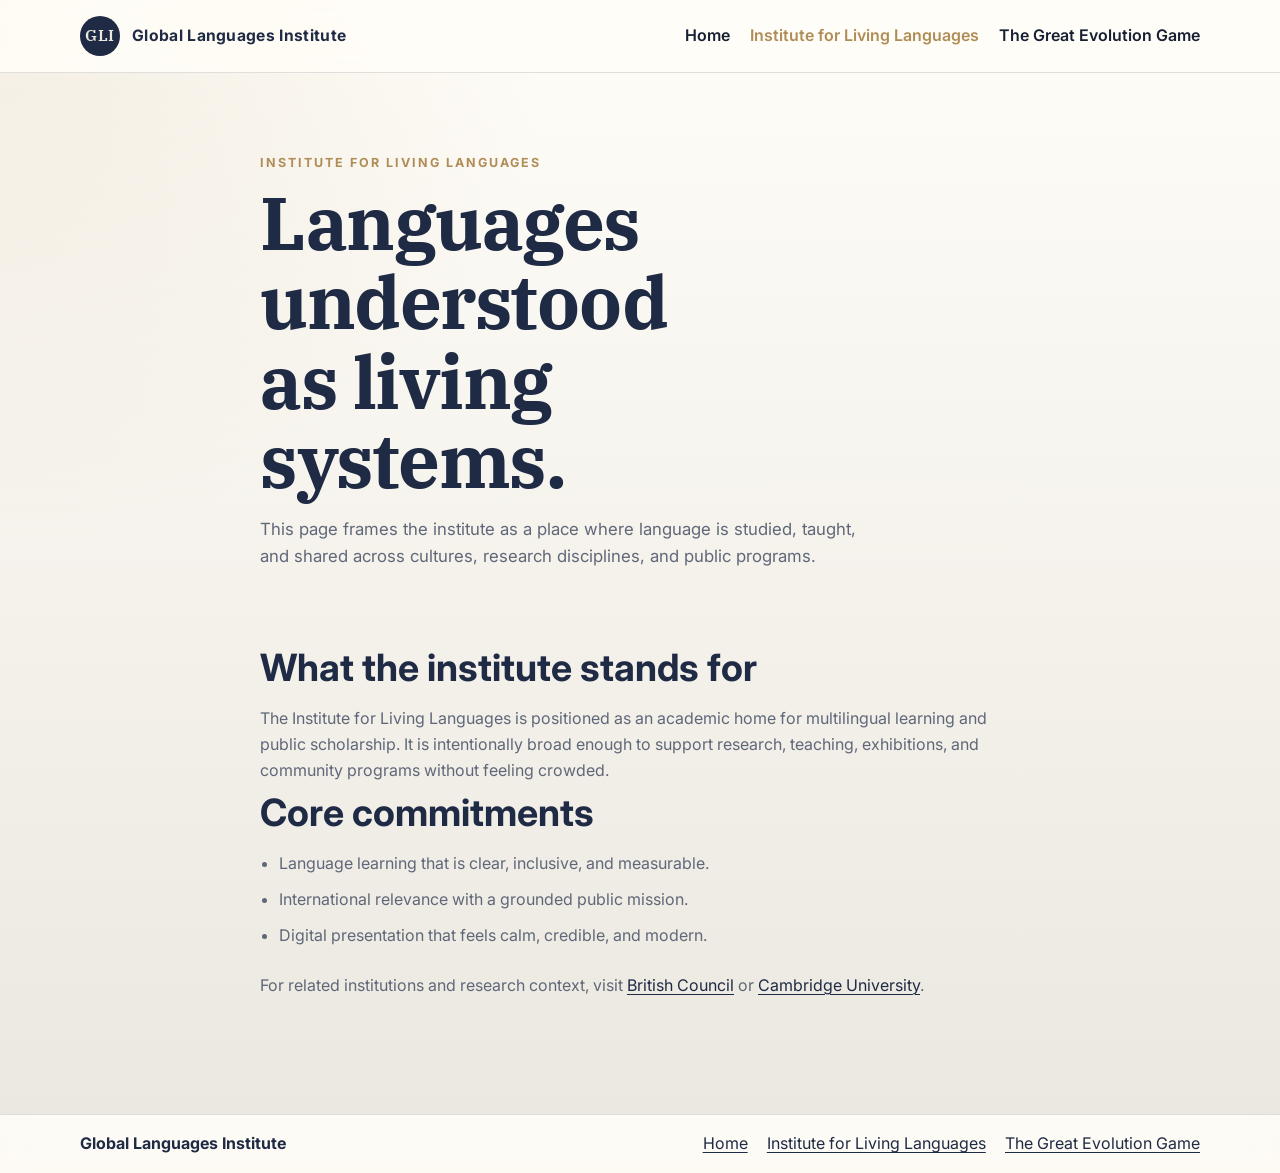
==== institute-for-living-languages/index.html @ 552a50bd "Initial site scaffold with three pages, responsive design, and GitHub Pages ready" ====
<!DOCTYPE html>
<html lang="en">
<head>
  <meta charset="UTF-8">
  <meta name="viewport" content="width=device-width, initial-scale=1.0">
  <title>Institute for Living Languages | Global Languages Institute</title>
  <meta name="description" content="Languages understood as living systems. A research-led institute for multilingual learning, public scholarship, and community programs.">
  <meta property="og:title" content="Institute for Living Languages">
  <meta property="og:description" content="A research-led institute for multilingual learning and public scholarship grounded in clarity, inclusion, and global relevance.">
  <meta property="og:type" content="website">
  <meta name="twitter:card" content="summary">
  <meta name="twitter:title" content="Institute for Living Languages">
  <link rel="icon" href="data:image/svg+xml,<svg xmlns='http://www.w3.org/2000/svg' viewBox='0 0 128 128'><rect fill='%231f2a44' width='128' height='128'/><text x='50%' y='50%' font-family='Georgia,serif' font-size='64' font-weight='600' fill='%23eae7df' text-anchor='middle' dominant-baseline='middle'>GLI</text></svg>">
  <link rel="preconnect" href="https://fonts.googleapis.com">
  <link rel="preconnect" href="https://fonts.gstatic.com" crossorigin>
  <link href="https://fonts.googleapis.com/css2?family=IBM+Plex+Serif:wght@400;500;600&family=Inter:wght@400;500;600;700&display=swap" rel="stylesheet">
  <link rel="stylesheet" href="../assets/css/styles.css">
  <script defer src="../assets/js/main.js"></script>
</head>
<body>
  <header class="site-header">
    <div class="container header-bar">
      <a class="brand" href="../" aria-label="Global Languages Institute home">
        <span class="brand-mark">GLI</span>
        <span class="brand-text">Global Languages Institute</span>
      </a>
      <button class="menu-toggle" type="button" aria-expanded="false" aria-controls="primary-navigation">
        Menu
      </button>
      <nav class="site-nav" id="primary-navigation" aria-label="Primary">
        <a class="nav-link" href="../">Home</a>
        <a class="nav-link active" href="../institute-for-living-languages/">Institute for Living Languages</a>
        <a class="nav-link" href="../the-great-evolution-game/">The Great Evolution Game</a>
      </nav>
    </div>
  </header>

  <main>
    <section class="page-hero">
      <div class="container narrow">
        <p class="eyebrow">Institute for Living Languages</p>
        <h1>Languages understood as living systems.</h1>
        <p class="lead">
          This page frames the institute as a place where language is studied, taught, and shared across cultures,
          research disciplines, and public programs.
        </p>
      </div>
    </section>

    <section class="section">
      <div class="container narrow prose">
        <h2>What the institute stands for</h2>
        <p>
          The Institute for Living Languages is positioned as an academic home for multilingual learning and public
          scholarship. It is intentionally broad enough to support research, teaching, exhibitions, and community
          programs without feeling crowded.
        </p>
        <h2>Core commitments</h2>
        <ul class="bullet-list">
          <li>Language learning that is clear, inclusive, and measurable.</li>
          <li>International relevance with a grounded public mission.</li>
          <li>Digital presentation that feels calm, credible, and modern.</li>
        </ul>
        <p>
          For related institutions and research context, visit <a href="https://www.britishcouncil.org" target="_blank" rel="noreferrer">British Council</a> or
          <a href="https://www.cam.ac.uk" target="_blank" rel="noreferrer">Cambridge University</a>.
        </p>
      </div>
    </section>
  </main>

  <footer class="site-footer">
    <div class="container footer-bar">
      <p>Global Languages Institute</p>
      <div class="footer-links">
        <a href="../">Home</a>
        <a href="../institute-for-living-languages/">Institute for Living Languages</a>
        <a href="../the-great-evolution-game/">The Great Evolution Game</a>
      </div>
    </div>
  </footer>
</body>
</html>
---- assets/css/styles.css ----
:root {
  --primary: #1f2a44;
  --secondary: #eae7df;
  --accent: #b08d57;
  --ink: #172033;
  --muted: #5f6778;
  --line: rgba(31, 42, 68, 0.14);
  --surface: #fffdf8;
  --shadow: 0 18px 40px rgba(31, 42, 68, 0.08);
}

* {
  box-sizing: border-box;
}

html {
  scroll-behavior: smooth;
}

body {
  margin: 0;
  color: var(--ink);
  background:
    radial-gradient(circle at top left, rgba(176, 141, 87, 0.12), transparent 32%),
    linear-gradient(180deg, #fffdf8 0%, var(--secondary) 100%);
  font-family: "Inter", system-ui, sans-serif;
  line-height: 1.6;
}

a {
  color: var(--primary);
  text-decoration-thickness: 0.08em;
  text-underline-offset: 0.16em;
}

a:hover {
  color: var(--accent);
}

img {
  max-width: 100%;
  display: block;
}

.container {
  width: min(1120px, calc(100% - 2rem));
  margin: 0 auto;
}

.narrow {
  width: min(760px, calc(100% - 2rem));
}

.site-header,
.site-footer {
  border-color: var(--line);
  background: rgba(255, 253, 248, 0.88);
  backdrop-filter: blur(10px);
}

.site-header {
  position: sticky;
  top: 0;
  z-index: 10;
  border-bottom: 1px solid var(--line);
}

.header-bar,
.footer-bar {
  display: flex;
  align-items: center;
  justify-content: space-between;
  gap: 1rem;
  padding: 1rem 0;
}

.brand {
  display: inline-flex;
  align-items: center;
  gap: 0.75rem;
  color: var(--primary);
  text-decoration: none;
}

.brand-mark {
  display: grid;
  place-items: center;
  width: 2.5rem;
  height: 2.5rem;
  border-radius: 999px;
  background: var(--primary);
  color: var(--secondary);
  font-family: "IBM Plex Serif", Georgia, serif;
  font-weight: 600;
  letter-spacing: 0.04em;
}

.brand-text {
  font-weight: 700;
  font-size: 0.98rem;
  letter-spacing: 0.02em;
}

.menu-toggle {
  display: inline-flex;
  align-items: center;
  justify-content: center;
  border: 1px solid var(--line);
  border-radius: 999px;
  padding: 0.7rem 1rem;
  background: var(--surface);
  color: var(--primary);
  font: inherit;
  font-weight: 600;
}

.site-nav {
  display: none;
  flex-direction: column;
  gap: 0.75rem;
  width: 100%;
  padding: 0 0 1rem;
}

.site-nav.is-open {
  display: flex;
}

.nav-link {
  color: var(--ink);
  text-decoration: none;
  font-weight: 600;
}

.nav-link.active,
.nav-link:hover {
  color: var(--accent);
}

.hero,
.page-hero {
  padding: 3rem 0 2rem;
}

.hero-grid {
  display: grid;
  gap: 1.5rem;
}

.hero-copy h1,
.page-hero h1,
.section-heading h2 {
  margin: 0;
  color: var(--primary);
  font-family: "IBM Plex Serif", Georgia, serif;
  line-height: 1.08;
  letter-spacing: -0.02em;
}

.hero-copy h1,
.page-hero h1 {
  font-size: clamp(2.5rem, 7vw, 4.6rem);
  max-width: 11ch;
}

.section-heading h2,
.prose h2 {
  font-size: clamp(1.6rem, 4vw, 2.35rem);
}

.lead {
  margin: 1rem 0 0;
  max-width: 56ch;
  font-size: 1.05rem;
  color: var(--muted);
}

.eyebrow,
.panel-label,
.card-kicker {
  margin: 0 0 0.6rem;
  color: var(--accent);
  text-transform: uppercase;
  letter-spacing: 0.16em;
  font-size: 0.78rem;
  font-weight: 700;
}

.hero-actions {
  display: flex;
  flex-wrap: wrap;
  gap: 0.85rem;
  margin-top: 1.5rem;
}

.button {
  display: inline-flex;
  align-items: center;
  justify-content: center;
  min-height: 3rem;
  padding: 0.75rem 1.2rem;
  border-radius: 999px;
  border: 1px solid transparent;
  text-decoration: none;
  font-weight: 700;
}

.button-primary {
  background: var(--primary);
  color: var(--secondary);
}

.button-secondary {
  border-color: var(--line);
  color: var(--primary);
  background: rgba(255, 255, 255, 0.54);
}

.hero-panel,
.content-card,
.info-item {
  border: 1px solid var(--line);
  border-radius: 1.35rem;
  background: rgba(255, 255, 255, 0.72);
  box-shadow: var(--shadow);
}

.hero-panel {
  padding: 1rem;
  display: grid;
  gap: 0.85rem;
}

.panel-card,
.content-card,
.info-item {
  padding: 1.1rem;
}

.accent-card {
  background: rgba(232, 231, 223, 0.78);
}

.section {
  padding: 2.25rem 0;
}

.section-muted {
  background: rgba(31, 42, 68, 0.04);
  border-top: 1px solid var(--line);
  border-bottom: 1px solid var(--line);
}

.section-heading {
  margin-bottom: 1rem;
}

.card-grid,
.info-grid {
  display: grid;
  gap: 1rem;
}

.content-card h3,
.info-item h3,
.prose h2 {
  margin: 0 0 0.5rem;
  color: var(--primary);
}

.content-card p,
.info-item p,
.prose p,
.panel-card p {
  margin: 0;
  color: var(--muted);
}

.content-card h3 {
  font-size: 1.25rem;
}

.text-link {
  display: inline-flex;
  margin-top: 1rem;
  font-weight: 700;
}

.prose {
  padding-bottom: 3rem;
}

.bullet-list {
  margin: 0 0 1.5rem;
  padding-left: 1.2rem;
  color: var(--muted);
}

.bullet-list li + li {
  margin-top: 0.65rem;
}

.site-footer {
  margin-top: 2rem;
  border-top: 1px solid var(--line);
}

.footer-bar {
  flex-direction: column;
  align-items: flex-start;
}

.footer-bar p {
  margin: 0;
  color: var(--primary);
  font-weight: 700;
}

.footer-links {
  display: flex;
  flex-wrap: wrap;
  gap: 0.9rem 1.2rem;
}

@media (min-width: 720px) {
  .menu-toggle {
    display: none;
  }

  .header-bar {
    align-items: center;
  }

  .site-nav {
    display: flex;
    flex-direction: row;
    align-items: center;
    gap: 1.25rem;
    width: auto;
    padding: 0;
  }

  .hero,
  .page-hero {
    padding-top: 5rem;
  }

  .hero-grid {
    grid-template-columns: minmax(0, 1.3fr) minmax(280px, 0.9fr);
    align-items: start;
  }

  .card-grid {
    grid-template-columns: repeat(3, minmax(0, 1fr));
  }

  .info-grid {
    grid-template-columns: minmax(0, 0.9fr) minmax(0, 1.1fr);
    align-items: start;
  }

  .footer-bar {
    flex-direction: row;
    align-items: center;
  }
}
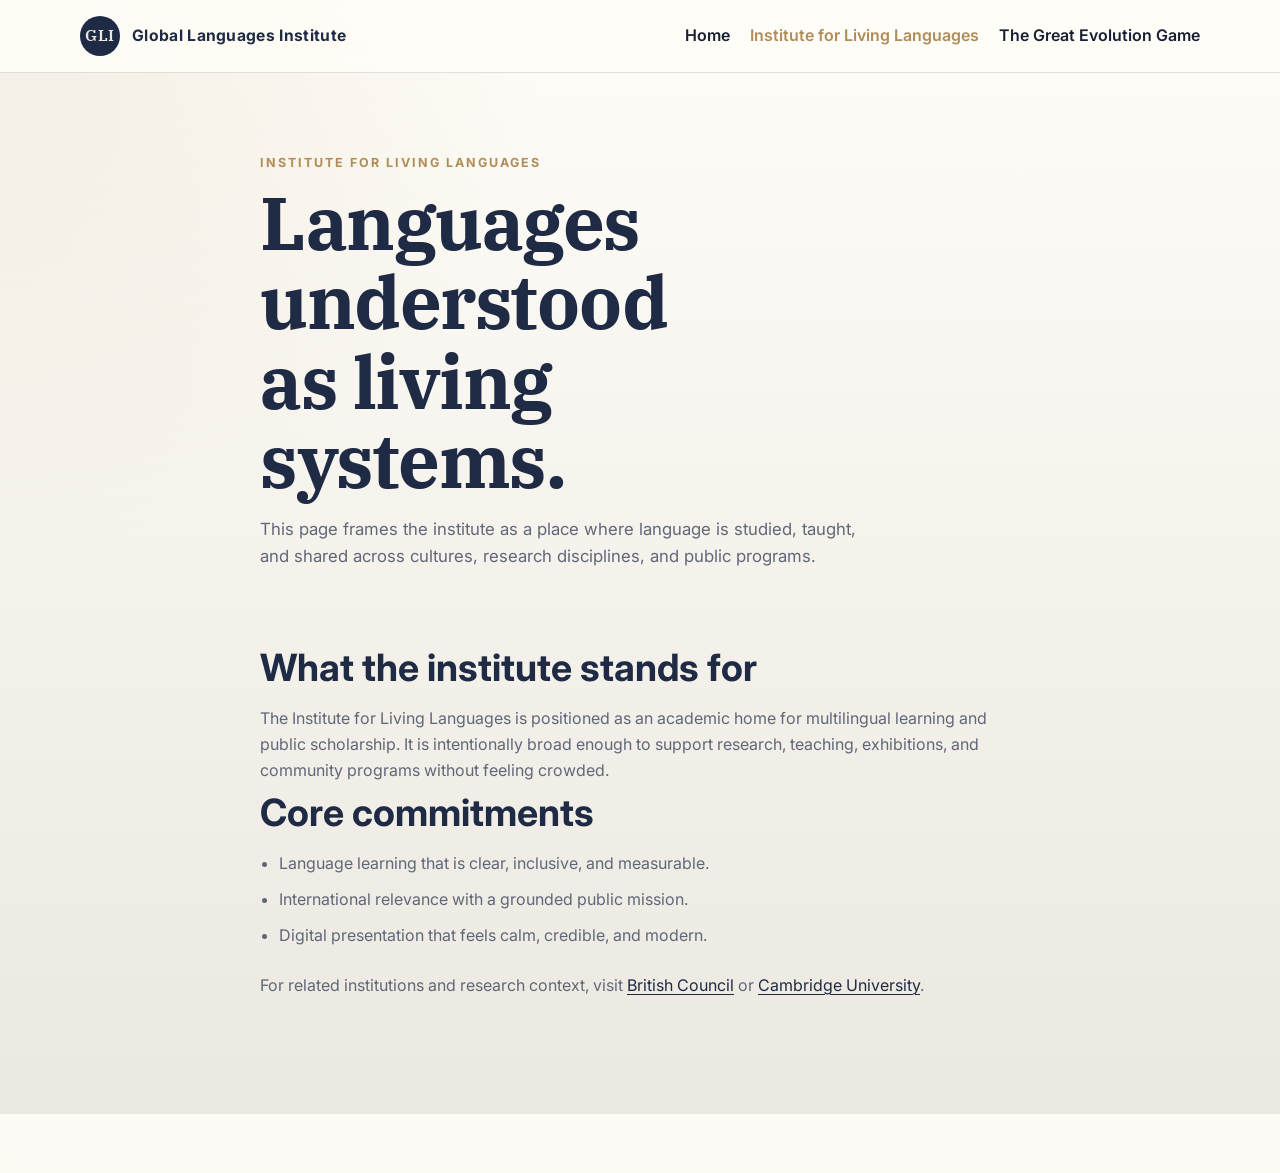
==== commit 9a62cc81: "Enhance HTML metadata for SEO and social sharing across multiple pages" ====
--- a/institute-for-living-languages/index.html
+++ b/institute-for-living-languages/index.html
@@ -2,14 +2,22 @@
 <html lang="en">
 <head>
   <meta charset="UTF-8">
+  <meta http-equiv="X-UA-Compatible" content="IE=edge">
   <meta name="viewport" content="width=device-width, initial-scale=1.0">
+  <meta name="color-scheme" content="light dark">
   <title>Institute for Living Languages | Global Languages Institute</title>
   <meta name="description" content="Languages understood as living systems. A research-led institute for multilingual learning, public scholarship, and community programs.">
+  <meta name="robots" content="index, follow">
+  <meta name="author" content="Global Languages Institute">
+  <link rel="canonical" href="https://globallangjnstl.org/institute-for-living-languages/">
+  <meta property="og:url" content="https://globallangjnstl.org/institute-for-living-languages/">
   <meta property="og:title" content="Institute for Living Languages">
   <meta property="og:description" content="A research-led institute for multilingual learning and public scholarship grounded in clarity, inclusion, and global relevance.">
   <meta property="og:type" content="website">
+  <meta property="og:image" content="https://globallangjnstl.org/og-image.png">
   <meta name="twitter:card" content="summary">
   <meta name="twitter:title" content="Institute for Living Languages">
+  <meta name="twitter:description" content="Languages understood as living systems. A research-led institute for multilingual learning, public scholarship, and community programs.">
   <link rel="icon" href="data:image/svg+xml,<svg xmlns='http://www.w3.org/2000/svg' viewBox='0 0 128 128'><rect fill='%231f2a44' width='128' height='128'/><text x='50%' y='50%' font-family='Georgia,serif' font-size='64' font-weight='600' fill='%23eae7df' text-anchor='middle' dominant-baseline='middle'>GLI</text></svg>">
   <link rel="preconnect" href="https://fonts.googleapis.com">
   <link rel="preconnect" href="https://fonts.gstatic.com" crossorigin>
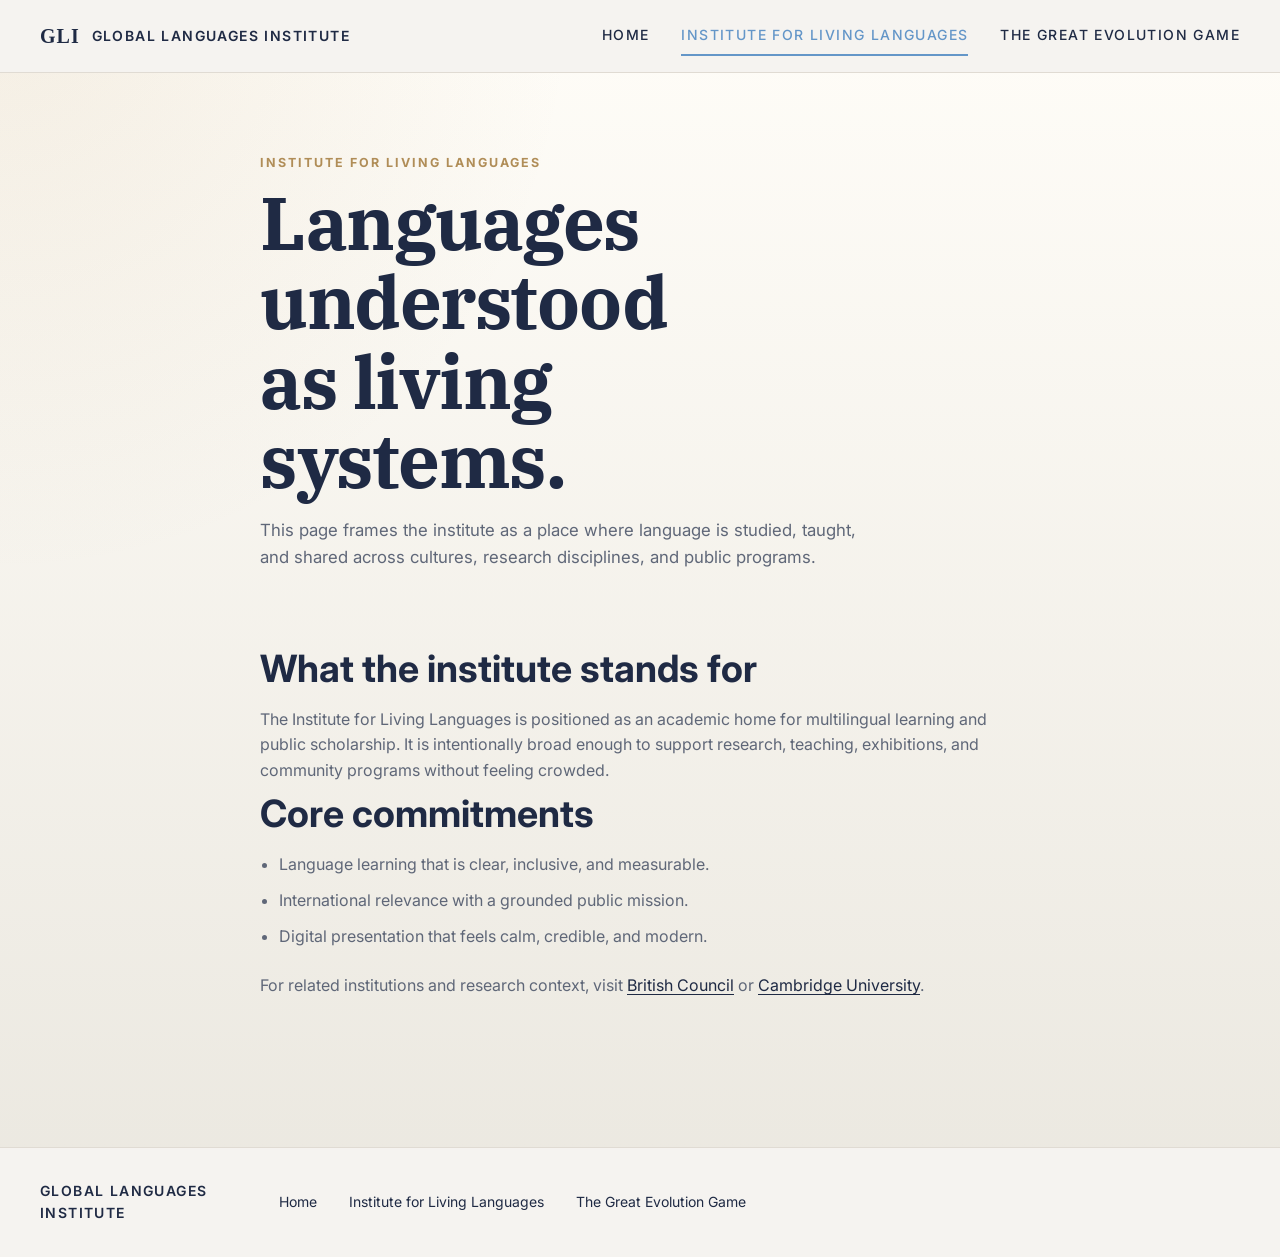
==== commit 1b7f9cac: "Add custom elements for site header and footer with responsive navigation" ====
--- a/institute-for-living-languages/index.html
+++ b/institute-for-living-languages/index.html
@@ -23,25 +23,11 @@
   <link rel="preconnect" href="https://fonts.gstatic.com" crossorigin>
   <link href="https://fonts.googleapis.com/css2?family=IBM+Plex+Serif:wght@400;500;600&family=Inter:wght@400;500;600;700&display=swap" rel="stylesheet">
   <link rel="stylesheet" href="../assets/css/styles.css">
+  <script defer src="../assets/js/components.js"></script>
   <script defer src="../assets/js/main.js"></script>
 </head>
 <body>
-  <header class="site-header">
-    <div class="container header-bar">
-      <a class="brand" href="../" aria-label="Global Languages Institute home">
-        <span class="brand-mark">GLI</span>
-        <span class="brand-text">Global Languages Institute</span>
-      </a>
-      <button class="menu-toggle" type="button" aria-expanded="false" aria-controls="primary-navigation">
-        Menu
-      </button>
-      <nav class="site-nav" id="primary-navigation" aria-label="Primary">
-        <a class="nav-link" href="../">Home</a>
-        <a class="nav-link active" href="../institute-for-living-languages/">Institute for Living Languages</a>
-        <a class="nav-link" href="../the-great-evolution-game/">The Great Evolution Game</a>
-      </nav>
-    </div>
-  </header>
+  <site-header current-page="institute" base-path="../"></site-header>
 
   <main>
     <section class="page-hero">
@@ -77,15 +63,6 @@
     </section>
   </main>
 
-  <footer class="site-footer">
-    <div class="container footer-bar">
-      <p>Global Languages Institute</p>
-      <div class="footer-links">
-        <a href="../">Home</a>
-        <a href="../institute-for-living-languages/">Institute for Living Languages</a>
-        <a href="../the-great-evolution-game/">The Great Evolution Game</a>
-      </div>
-    </div>
-  </footer>
+  <site-footer base-path="../"></site-footer>
 </body>
 </html>
